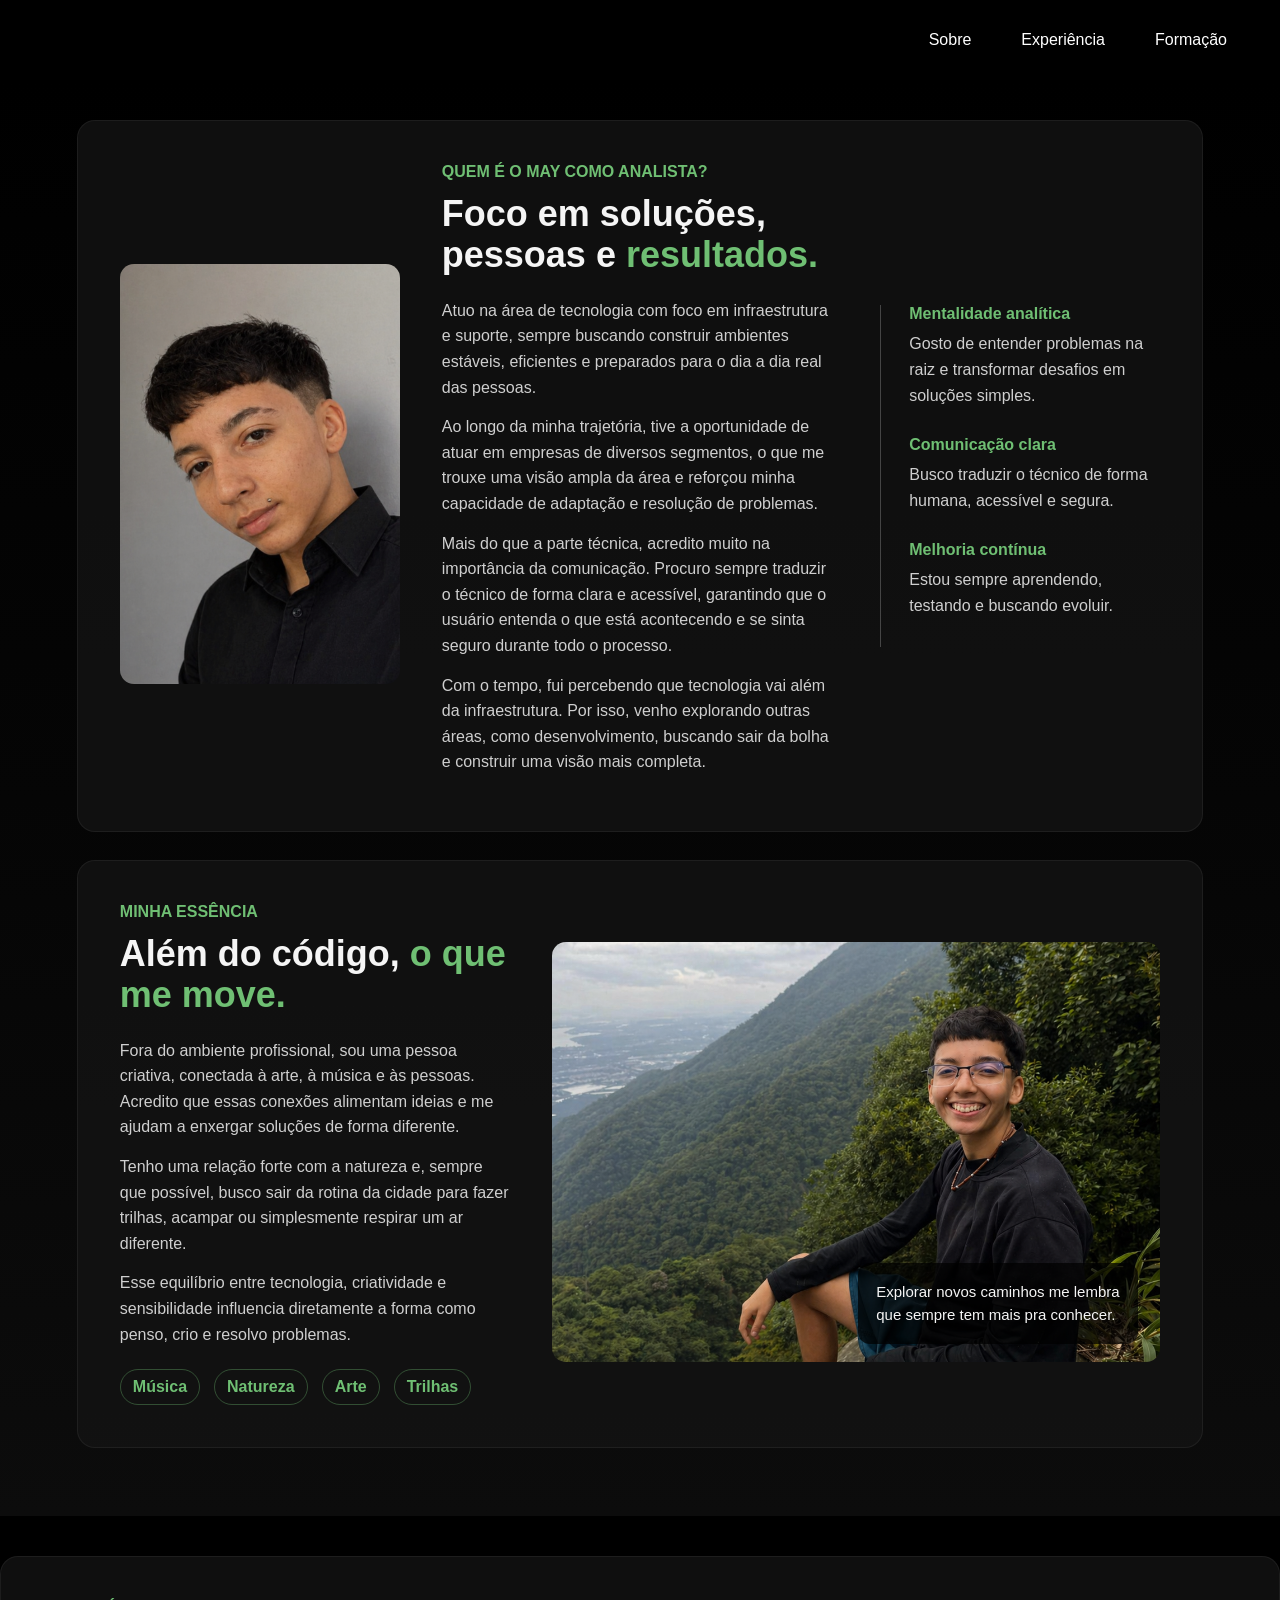
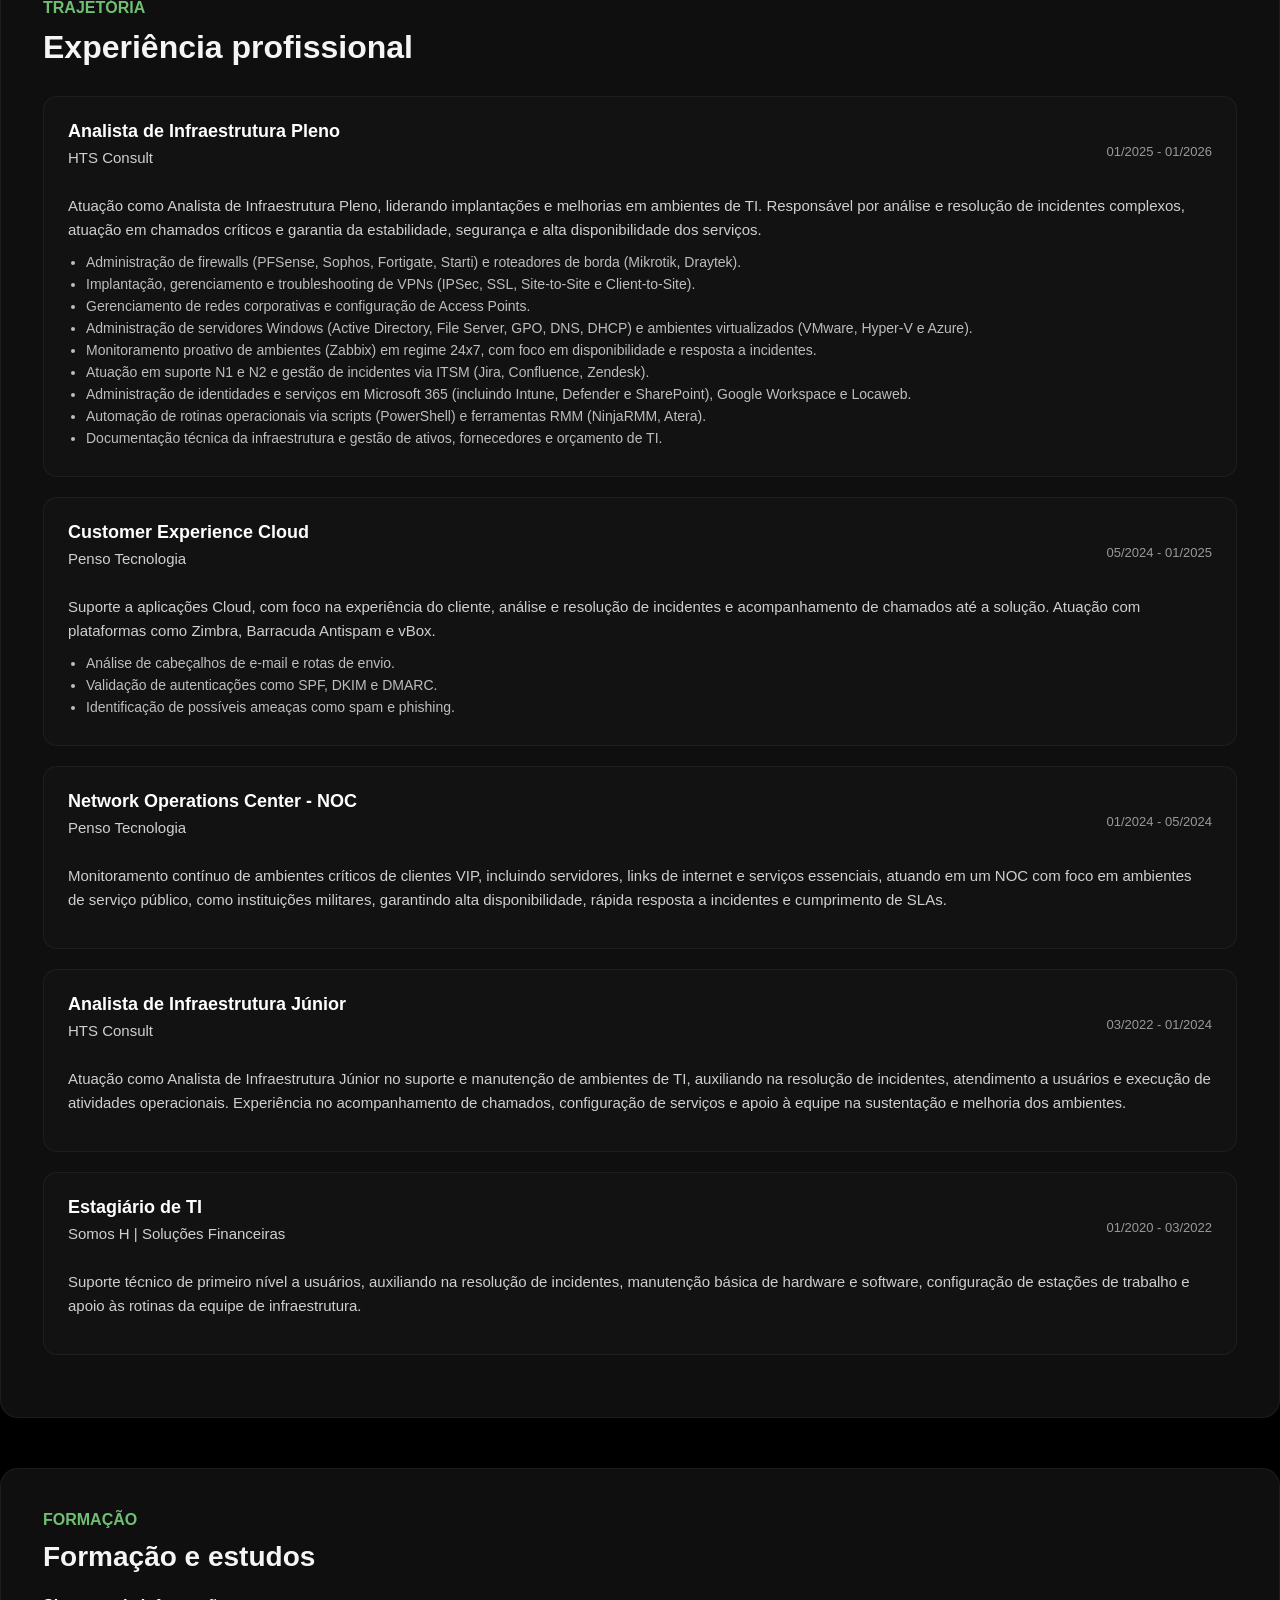
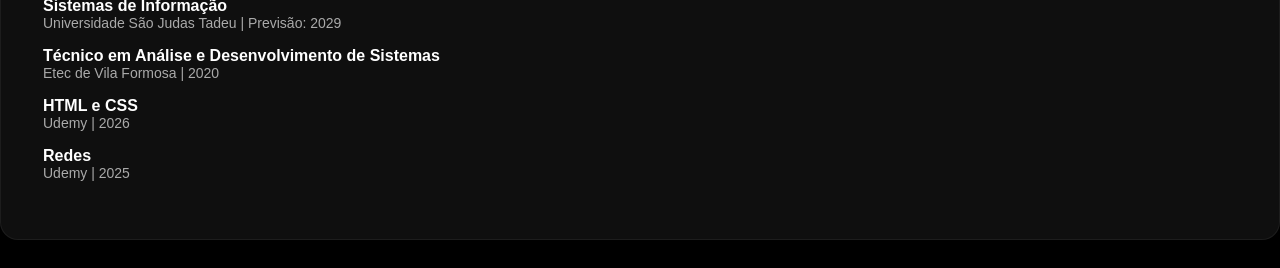
==== curriculo/curriculo.html @ e6553eac "Ajustes e reestruturação Realizei ajustes na LP do portfólio e também adicionei e estruturei uma nov" ====
<!DOCTYPE html>
<html lang="pt-br">

<head>
    <meta charset="UTF-8">
    <meta name="viewport" content="width=device-width, initial-scale=1.0">

    <!-- Fontes do Google -->
    <link rel="preconnect" href="https://fonts.googleapis.com">
    <link rel="preconnect" href="https://fonts.gstatic.com" crossorigin>
    <link 
        href="https://fonts.googleapis.com/css2?family=DM+Sans:wght@400;500;600;700&display=swap" 
        rel="stylesheet"
    >

    <!-- CSS específico da página de currículo -->
    <link rel="stylesheet" href="style-cv.css">

    <title>Currículo | May Sodré</title>
</head>

<body>

    <!-- Início Header -->
    <nav class="nav">
        <ul class="nav-list">
            <!-- Como essa é outra página, os links voltam para a LP principal -->
            <li><a href="#about">Sobre</a></li>
            <li><a href="#experience">Experiência</a></li>
            <li><a href="#formation">Formação</a></li>
        </ul>
    </nav>
    <!-- Fim Header -->


    <!-- Início Conteúdo Principal -->
    <main id="about" class="resume-page">

        <!-- Bloco 1: May profissional -->
        <section class="resume-card professional-section">

            <!-- Imagem profissional -->
            <div class="resume-photo">
                <img src="imagens/may-corporativo.png" alt="Foto de May Sodré">
            </div>

            <!-- Texto principal profissional -->
            <div class="resume-content">
                <span class="section-label">Quem é o  May como Analista?</span>

                <h1>
                    Foco em soluções, pessoas e 
                    <span>resultados.</span>
                </h1>

                <p>
                    Atuo na área de tecnologia com foco em infraestrutura e suporte,
                    sempre buscando construir ambientes estáveis, eficientes e preparados
                    para o dia a dia real das pessoas.
                </p>

                <p>
                    Ao longo da minha trajetória, tive a oportunidade de atuar em empresas
                    de diversos segmentos, o que me trouxe uma visão ampla da área e reforçou minha
                    capacidade de adaptação e resolução de problemas.
                </p>

                <p>
                    Mais do que a parte técnica, acredito muito na importância da comunicação.
                    Procuro sempre traduzir o técnico de forma clara e acessível, garantindo
                    que o usuário entenda o que está acontecendo e se sinta seguro durante
                    todo o processo.
                </p>

                <p>
                    Com o tempo, fui percebendo que tecnologia vai além da infraestrutura.
                    Por isso, venho explorando outras áreas, como desenvolvimento, buscando
                    sair da bolha e construir uma visão mais completa.
                </p>
            </div>

            <!-- Pontos fortes / diferenciais -->
            <aside class="resume-highlights">
                <div class="highlight-item">
                    <h3>Mentalidade analítica</h3>
                    <p>Gosto de entender problemas na raiz e transformar desafios em soluções simples.</p>
                </div>

                <div class="highlight-item">
                    <h3>Comunicação clara</h3>
                    <p>Busco traduzir o técnico de forma humana, acessível e segura.</p>
                </div>

                <div class="highlight-item">
                    <h3>Melhoria contínua</h3>
                    <p>Estou sempre aprendendo, testando e buscando evoluir.</p>
                </div>
            </aside>

        </section>


        <!-- Bloco 2: Essência / lado pessoal -->
        <section class="resume-card essence-section">

            <!-- Texto pessoal -->
            <div class="essence-content">
                <span class="section-label">Minha essência</span>

                <h2>
                    Além do código, 
                    <span>o que me move.</span>
                </h2>

                <p>
                    Fora do ambiente profissional, sou uma pessoa criativa, conectada à arte,
                    à música e às pessoas. Acredito que essas conexões alimentam ideias e me
                    ajudam a enxergar soluções de forma diferente.
                </p>

                <p>
                    Tenho uma relação forte com a natureza e, sempre que possível, busco sair
                    da rotina da cidade para fazer trilhas, acampar ou simplesmente respirar
                    um ar diferente.
                </p>

                <p>
                    Esse equilíbrio entre tecnologia, criatividade e sensibilidade influencia
                    diretamente a forma como penso, crio e resolvo problemas.
                </p>

                <!-- Tags de interesses -->
                <div class="interest-tags">
                    <span>Música</span>
                    <span>Natureza</span>
                    <span>Arte</span>
                    <span>Trilhas</span>
                </div>
            </div>

            <!-- Imagem pessoal / trilha -->

            <div class="essence-photo">
                <img src="imagens/may-pessoal.png" alt="May em contato com a natureza">

                <!-- Frase sobreposta na imagem -->
                <div class="quote-box">
                    <p>
                        Explorar novos caminhos me lembra que sempre tem mais pra conhecer.
                    </p>
                </div>
            </div>

        </section>

    </main>

    <!-- Fim Conteúdo Principal -->

    <!-- Início Experiência -->
<section id="experience" class="resume-card experience-section">

    <span class="section-label">Trajetória</span>
    <h2>Experiência profissional</h2>

    <!-- Experiência 1 -->
    <article class="experience-item">
        <div class="experience-header">
            <div>
                <h3>Analista de Infraestrutura Pleno</h3>
                <p class="company">HTS Consult</p>
            </div>

            <span class="period">01/2025 - 01/2026</span>
        </div>

        <p>
            Atuação como Analista de Infraestrutura Pleno, liderando implantações e melhorias em ambientes de TI. 
            Responsável por análise e resolução de incidentes complexos, atuação em chamados críticos e garantia da estabilidade, segurança e alta disponibilidade dos serviços.
        </p>

        <ul>
            <li>Administração de firewalls (PFSense, Sophos, Fortigate, Starti) e roteadores de borda (Mikrotik, Draytek).</li>
            <li>Implantação, gerenciamento e troubleshooting de VPNs (IPSec, SSL, Site-to-Site e Client-to-Site).</li>
            <li>Gerenciamento de redes corporativas e configuração de Access Points.</li>
            <li>Administração de servidores Windows (Active Directory, File Server, GPO, DNS, DHCP) e ambientes virtualizados (VMware, Hyper-V e
                Azure).
            </li>
            <li> Monitoramento proativo de ambientes (Zabbix) em regime 24x7, com foco em disponibilidade e resposta a incidentes.</li>
            <li>Atuação em suporte N1 e N2 e gestão de incidentes via ITSM (Jira, Confluence, Zendesk).</li>
            <li>Administração de identidades e serviços em Microsoft 365 (incluindo Intune, Defender e SharePoint), Google Workspace e
                Locaweb.
            </li>
            <li>Automação de rotinas operacionais via scripts (PowerShell) e ferramentas RMM (NinjaRMM, Atera).</li>
            <li> Documentação técnica da infraestrutura e gestão de ativos, fornecedores e orçamento de TI.</li>

        </ul>
    </article>

    <!-- Experiência 2 -->
    <article class="experience-item">
        <div class="experience-header">
            <div>
                <h3>Customer Experience Cloud</h3>
                <p class="company">Penso Tecnologia</p>
            </div>

            <span class="period">05/2024 - 01/2025</span>
        </div>

        <p>
            Suporte a aplicações Cloud, com foco na experiência do cliente,
            análise e resolução de incidentes e acompanhamento de chamados até a solução.
            Atuação com plataformas como Zimbra, Barracuda Antispam e vBox.
        </p>

        <ul>
            <li>Análise de cabeçalhos de e-mail e rotas de envio.</li>
            <li>Validação de autenticações como SPF, DKIM e DMARC.</li>
            <li>Identificação de possíveis ameaças como spam e phishing.</li>
        </ul>
    </article>

    <!-- Experiência 3 -->
    <article class="experience-item">
        <div class="experience-header">
            <div>
                <h3>Network Operations Center - NOC</h3>
                <p class="company">Penso Tecnologia</p>
            </div>

            <span class="period">01/2024 - 05/2024</span>
        </div>

        <p>
            Monitoramento contínuo de ambientes críticos de clientes VIP, incluindo servidores, links de internet e serviços essenciais,
            atuando em um NOC com foco em ambientes de serviço público, como instituições militares, garantindo alta disponibilidade,
            rápida resposta a incidentes e cumprimento de SLAs.
        </p>
    </article>

    <!-- Experiência 4 -->
    <article class="experience-item">
        <div class="experience-header">
            <div>
                <h3>Analista de Infraestrutura Júnior</h3>
                <p class="company">HTS Consult</p>
            </div>

            <span class="period">03/2022 - 01/2024</span>
        </div>

        <p> Atuação como Analista de Infraestrutura Júnior no suporte e manutenção de ambientes de TI, auxiliando na resolução de incidentes, 
            atendimento a usuários e execução de atividades operacionais. Experiência no acompanhamento de chamados, 
            configuração de serviços e apoio à equipe na sustentação e melhoria dos ambientes.
        </p>

    </article>

    <!-- Experiência 5 -->
    <article class="experience-item">
        <div class="experience-header">
            <div>
                <h3>Estagiário de TI</h3>
                <p class="company">Somos H | Soluções Financeiras</p>
            </div>

            <span class="period">01/2020 - 03/2022</span>
        </div>

        <p>
            Suporte técnico de primeiro nível a usuários, auxiliando na resolução
            de incidentes, manutenção básica de hardware e software, configuração
            de estações de trabalho e apoio às rotinas da equipe de infraestrutura.
        </p>
    </article>

</section>
<!-- Fim Experiência -->

<!-- Início Formação -->
<section id="formation" class="resume-card education-section">

    <span class="section-label">Formação</span>
    <h2>Formação e estudos</h2>

    <div class="education-item">
        <h3>Sistemas de Informação</h3>
        <p>Universidade São Judas Tadeu | Previsão: 2029</p>
    </div>

    <div class="education-item">
        <h3>Técnico em Análise e Desenvolvimento de Sistemas</h3>
        <p>Etec de Vila Formosa | 2020</p>
    </div>

    <div class="education-item">
        <h3>HTML e CSS</h3>
        <p>Udemy | 2026</p>
    </div>

    <div class="education-item">
        <h3>Redes</h3>
        <p>Udemy | 2025</p>
    </div>

</section>
<!-- Fim Formação -->

</body>

</html>
---- curriculo/style-cv.css ----
*{
    margin: 0;
    padding: 0;
    outline: 0;
    box-sizing: border-box;

}

body { /* Corpo do site*/

    font-family: 'Roboto', sans-serif;
    background-color: #000;
    
}

html {
    scroll-behavior: smooth; /* Estou definindo que ao clicar nas opções terá uma transição mais leve*/
}

/*Inicio Header */

.nav{ /* Aqui eu configurei a área do cabeçalho */
    
    background: rgba(0, 0, 0, 0.8);
    height: 80px;
    width: 100%;
    display: flex;
    justify-content: flex-end; 
    position: sticky;
    top: 0;
    z-index: 9; /* Defino a camada do objeto*/
    
    
}

.nav-list { /* Aqui configurei a posição das opções*/
    display: flex;
    list-style: none;
    align-items: center;
    margin-right: 28px ;
    
    
}

.nav-list a{ /* Aqui defini cor, tamanho das opções*/
   
    text-decoration: none;
    color: #FFFFFF;
    padding: 25px;
}

.nav-list a:hover { /*Aqui configurei o que fazer quando o cursos estiver posicionado nas opções*/
color: #FFFFFF;
}

/* Fim Header*/

/* Início Currículo */

.resume-page {
    width: 100%;
    padding: 40px 6%;
    background: linear-gradient(
        to bottom,
        #000000 0%,
        #050505 50%,
        #0c0c0c 100%
    );
    color: #cfcfcf;
}

/* Card base das seções */
.resume-card {
    background: rgba(20, 20, 20, 0.75); /*Cor do fundo*/
    border: 1px solid rgba(255, 255, 255, 0.06); /* Cor e tipo da borda*/
    border-radius: 18px; /* Curva da borda */
    padding: 42px; /* Espaço interno*/
    margin-bottom: 28px; /*Espaço externo inferi*/
}

/* Primeira seção: foto + texto + destaques */
.professional-section {
    display: grid;
    grid-template-columns: 280px 1fr 280px;
    gap: 42px;
    align-items: center;
}

/* Foto profissional */
.resume-photo img {
    width: 100%;
    height: 420px;
    object-fit: cover;
    border-radius: 14px;
}

/* Etiqueta pequena acima do título */
.section-label {
    display: block;
    color: #6fbf73;
    font-weight: 700;
    text-transform: uppercase;
    margin-bottom: 12px;
}

/* Título principal */
.resume-content h1,
.essence-content h2 {
    color: #f5f5f5;
    font-size: 36px;
    line-height: 1.15;
    margin-bottom: 22px;
}

/* Palavra em destaque */
.resume-content h1 span,
.essence-content h2 span {
    color: #6fbf73;
}

/* Textos */
.resume-content p,
.essence-content p,
.highlight-item p {
    color: #cfcfcf;
    font-size: 16px;
    line-height: 1.6;
    margin-bottom: 14px;
}

/* Lateral de destaques */
.resume-highlights {
    border-left: 1px solid rgba(255, 255, 255, 0.22);
    padding-left: 28px;
}

.highlight-item {
    margin-bottom: 28px;
}

.highlight-item h3 {
    color: #6fbf73;
    font-size: 16px;
    margin-bottom: 8px;
}

/* Segunda seção */
.essence-section {
    display: grid;
    grid-template-columns: 0.9fr 1.4fr;
    gap: 42px;
    align-items: center;
}

/* Tags de interesses */
.interest-tags {
    display: flex;
    flex-wrap: wrap;
    gap: 14px;
    margin-top: 22px;
}

.interest-tags span {
    color: #6fbf73;
    border: 1px solid rgba(111, 191, 115, 0.35);
    padding: 8px 12px;
    border-radius: 999px;
    font-weight: 600;
}

/* Foto pessoal */
.essence-photo {
    position: relative;
}

.essence-photo img {
    width: 100%;
    height: 420px;
    object-fit: cover;
    border-radius: 14px;
}

/* Frase sobre a foto */
.quote-box {
    position: absolute;
    right: 22px;
    bottom: 22px;
    width: 280px;
    background: rgba(0, 0, 0, 0.72);
    border-radius: 12px;
    padding: 18px;
}

.quote-box p {
    color: #f5f5f5;
    font-size: 15px;
    line-height: 1.5;
}

/* ===== SEÇÃO EXPERIÊNCIA ===== */

.experience-section {
    margin-top: 40px;
}

/* Título da seção (Experiência profissional) */
.experience-section h2 {
    color: #f5f5f5;
    font-size: 32px;
    margin-bottom: 30px;
}

/* Cada "card" de experiência */
.experience-item {
    background: rgba(20, 20, 20, 0.7);
    border-radius: 14px;
    padding: 24px;
    margin-bottom: 20px;

    border: 1px solid rgba(255, 255, 255, 0.05);
    transition: 0.3s ease;
}

/* Efeito leve ao passar o mouse */
.experience-item:hover {
    transform: translateY(-3px);
    border-color: rgba(111, 191, 115, 0.4); /* seu verde */
}

/* Header (cargo + empresa + data) */
.experience-header {
    display: flex;
    justify-content: space-between;
    align-items: center;

    margin-bottom: 12px;
}

/* Cargo */
.experience-header h3 {
    color: #ffffff;
    font-size: 18px;
}

/* Empresa */
.company {
    color: #6fbf73; /* verde da sua identidade */
    font-size: 14px;
    margin-top: 4px;
}

/* Período */
.period {
    color: #999;
    font-size: 13px;
}

/* Texto principal */
.experience-item p {
    color: #cfcfcf;
    font-size: 15px;
    line-height: 1.6;
    margin-bottom: 12px;
}

/* Lista de atividades */
.experience-item ul {
    padding-left: 18px;
}

.experience-item li {
    color: #bdbdbd;
    font-size: 14px;
    margin-bottom: 6px;
}

/* ===== FORMAÇÃO ===== */

.education-section {
    margin-top: 50px;
}

.education-section h2 {
    color: #f5f5f5;
    font-size: 28px;
    margin-bottom: 24px;
}

/* Cada item de formação */
.education-item {
    margin-bottom: 16px;
}

.education-item h3 {
    color: #ffffff;
    font-size: 16px;
}

.education-item p {
    color: #aaa;
    font-size: 14px;
}

/* Responsividade */
@media (max-width: 1000px) {
    .professional-section,
    .essence-section {
        grid-template-columns: 1fr;
    }

    .resume-highlights {
        border-left: 0;
        padding-left: 0;
    }

    .resume-photo img,
    .essence-photo img {
        height: 360px;
    }
}

@media (max-width: 600px) {
    .resume-page {
        padding: 28px 5%;
    }

    .resume-card {
        padding: 24px;
    }

    .resume-content h1,
    .essence-content h2 {
        font-size: 28px;
    }

    .quote-box {
        position: static;
        width: 100%;
        margin-top: 14px;
    }
}

/* Fim Currículo */
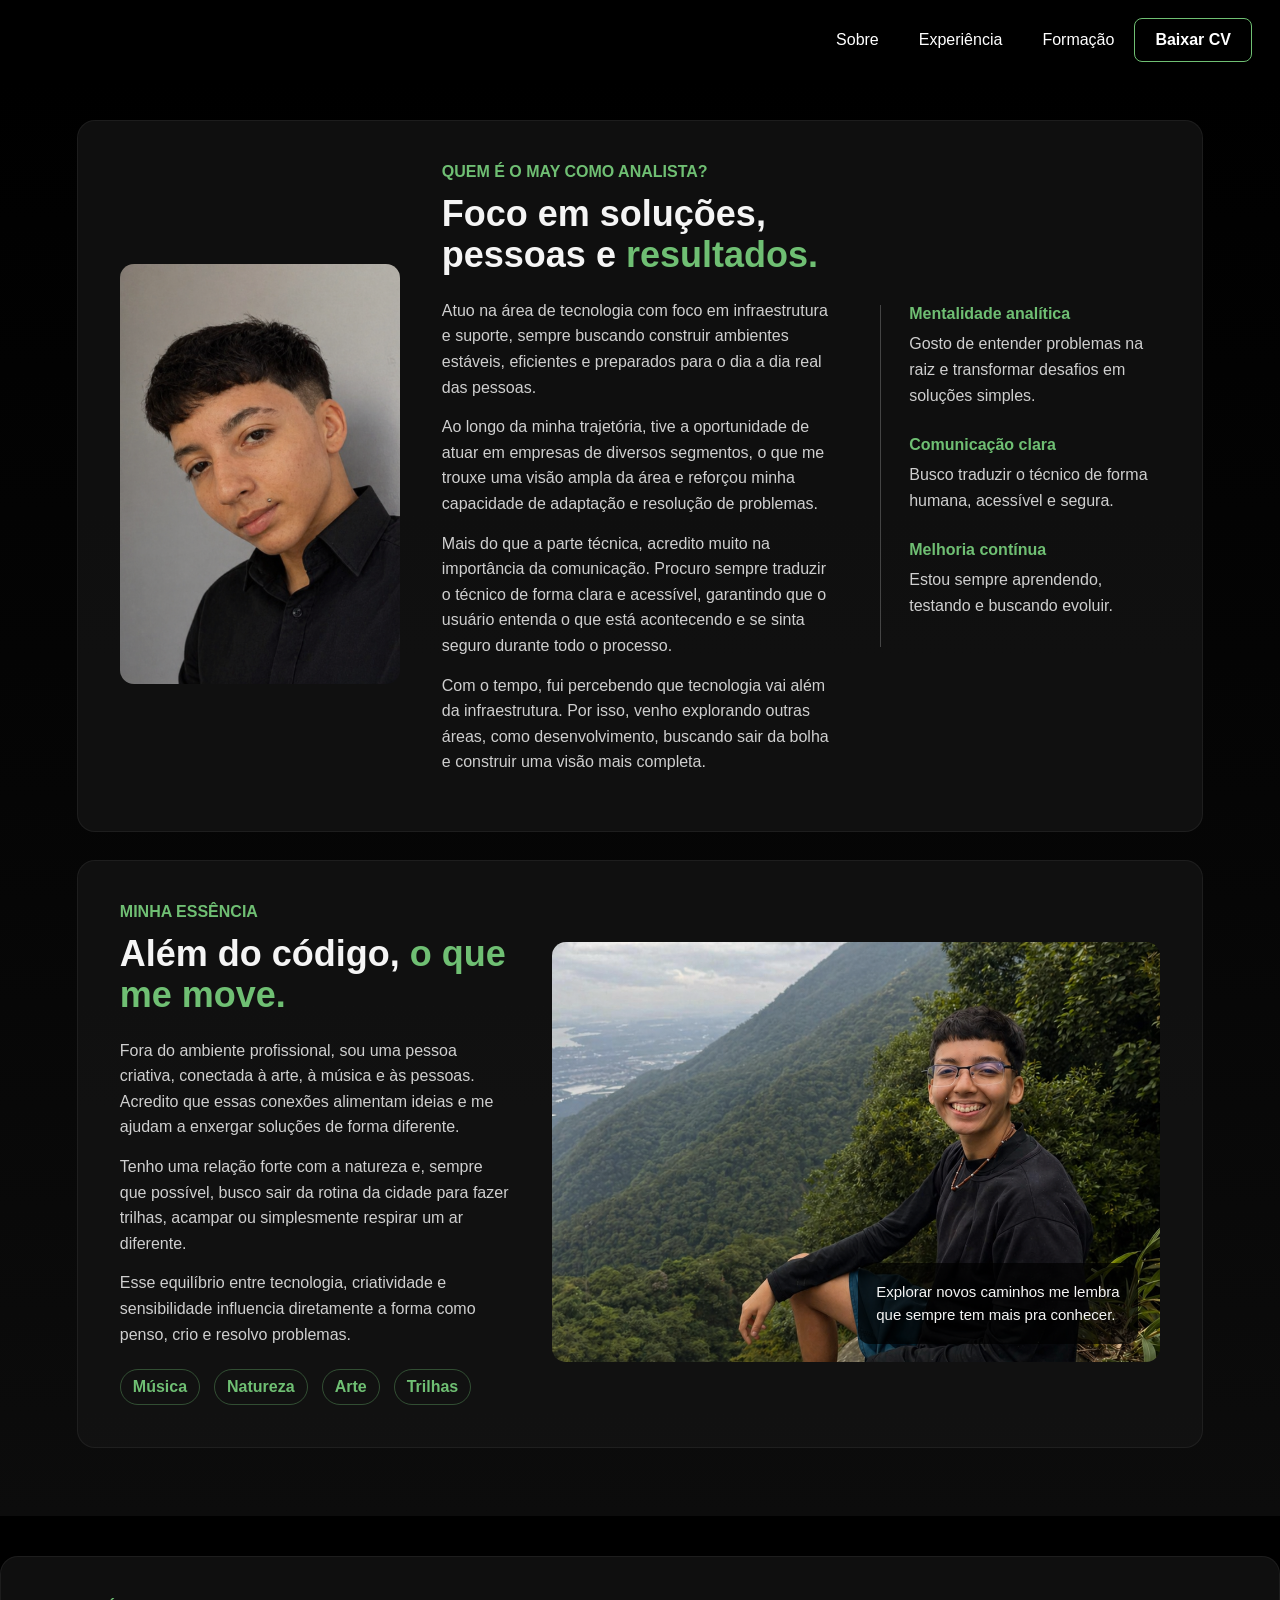
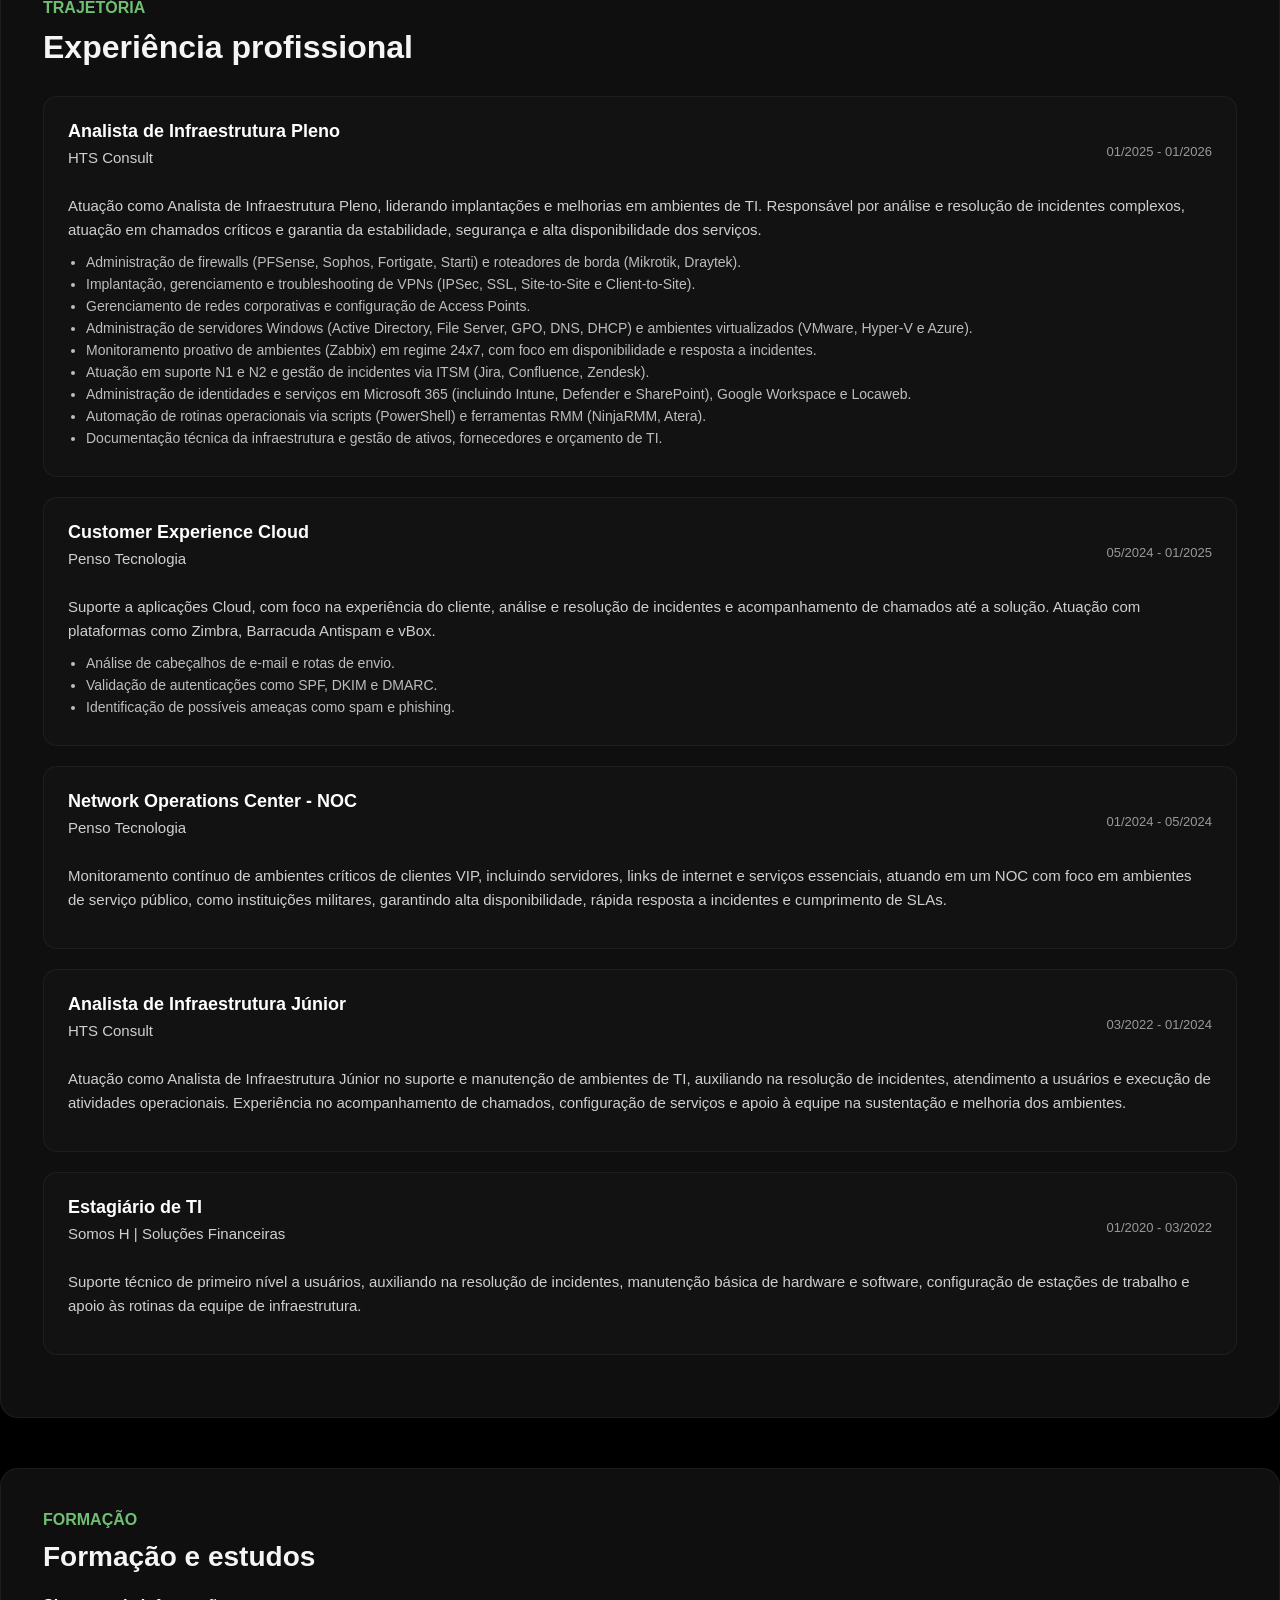
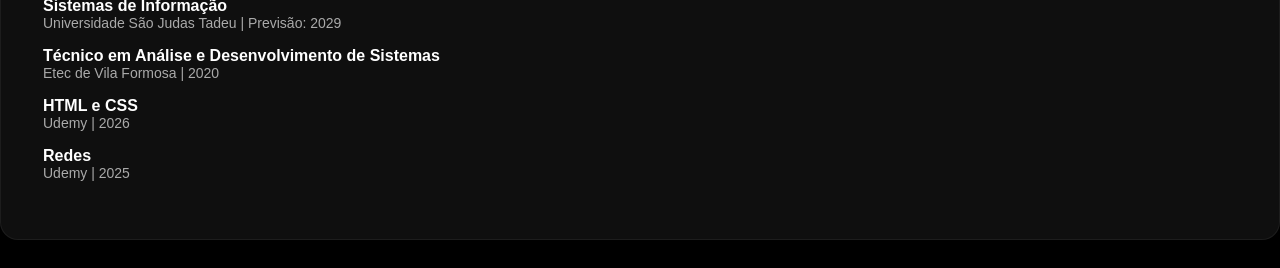
==== commit 64df047e: "Portfolio Realizei ajustes alterando os botões das redes sociais para o início da página posicionand" ====
--- a/curriculo/curriculo.html
+++ b/curriculo/curriculo.html
@@ -24,10 +24,13 @@
     <!-- Início Header -->
     <nav class="nav">
         <ul class="nav-list">
-            <!-- Como essa é outra página, os links voltam para a LP principal -->
+           
             <li><a href="#about">Sobre</a></li>
             <li><a href="#experience">Experiência</a></li>
             <li><a href="#formation">Formação</a></li>
+             <a href="arquivos/Currículo - May Sodré.pdf" download class="btn-download">
+                Baixar CV
+            </a>
         </ul>
     </nav>
     <!-- Fim Header -->
--- a/curriculo/style-cv.css
+++ b/curriculo/style-cv.css
@@ -42,11 +42,25 @@
     
 }
 
-.nav-list a{ /* Aqui defini cor, tamanho das opções*/
-   
+.nav-list a{ /* Aqui defini cor e tamanho das opções do cabeçalho*/
     text-decoration: none;
     color: #FFFFFF;
-    padding: 25px;
+    padding: 12px 20px;
+}
+
+.btn-download {
+    border: 1px solid #6fbf73;
+    color: #6fbf73;
+    padding: 8px 14px;
+    border-radius: 8px;
+    font-weight: 600; /*negrito*/
+    transition: 0.3s;
+}
+
+/* hover */
+.btn-download:hover {
+    background: #6fbf73;
+    color: #000;
 }
 
 .nav-list a:hover { /*Aqui configurei o que fazer quando o cursos estiver posicionado nas opções*/
